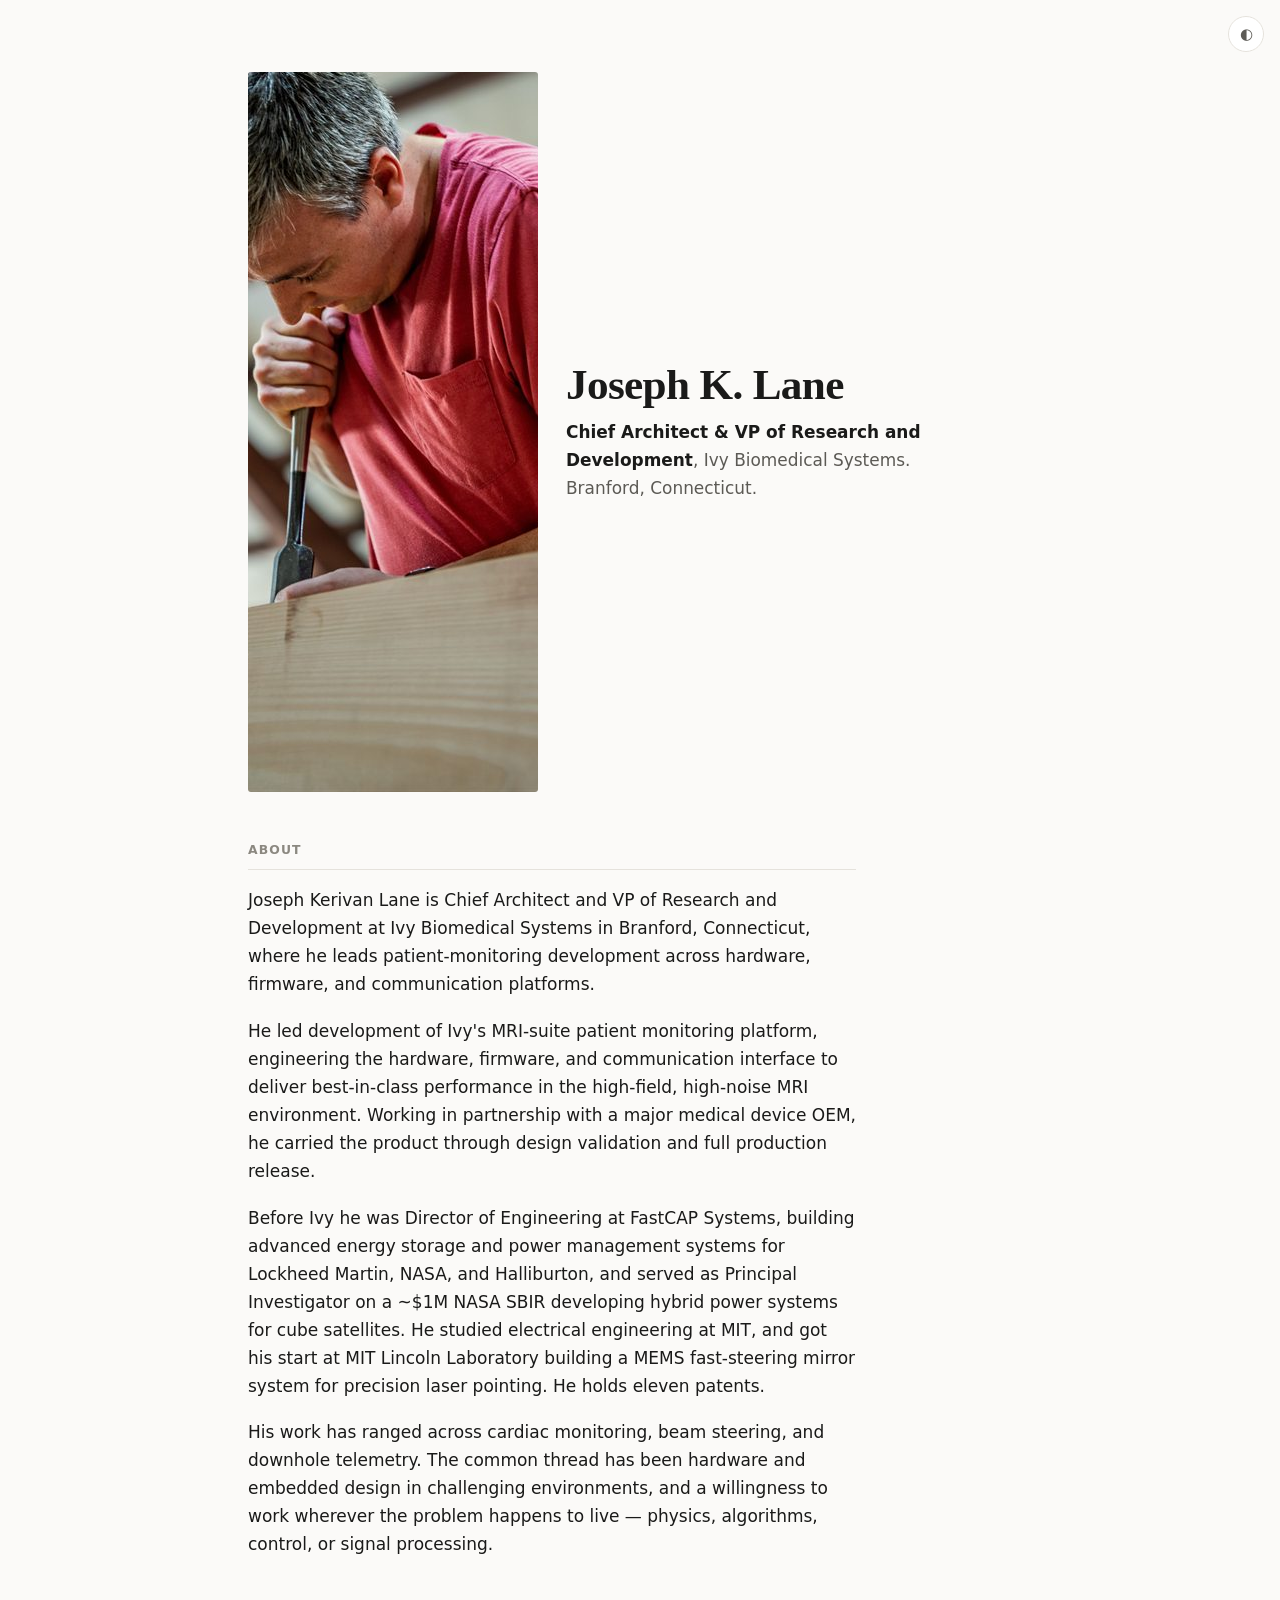
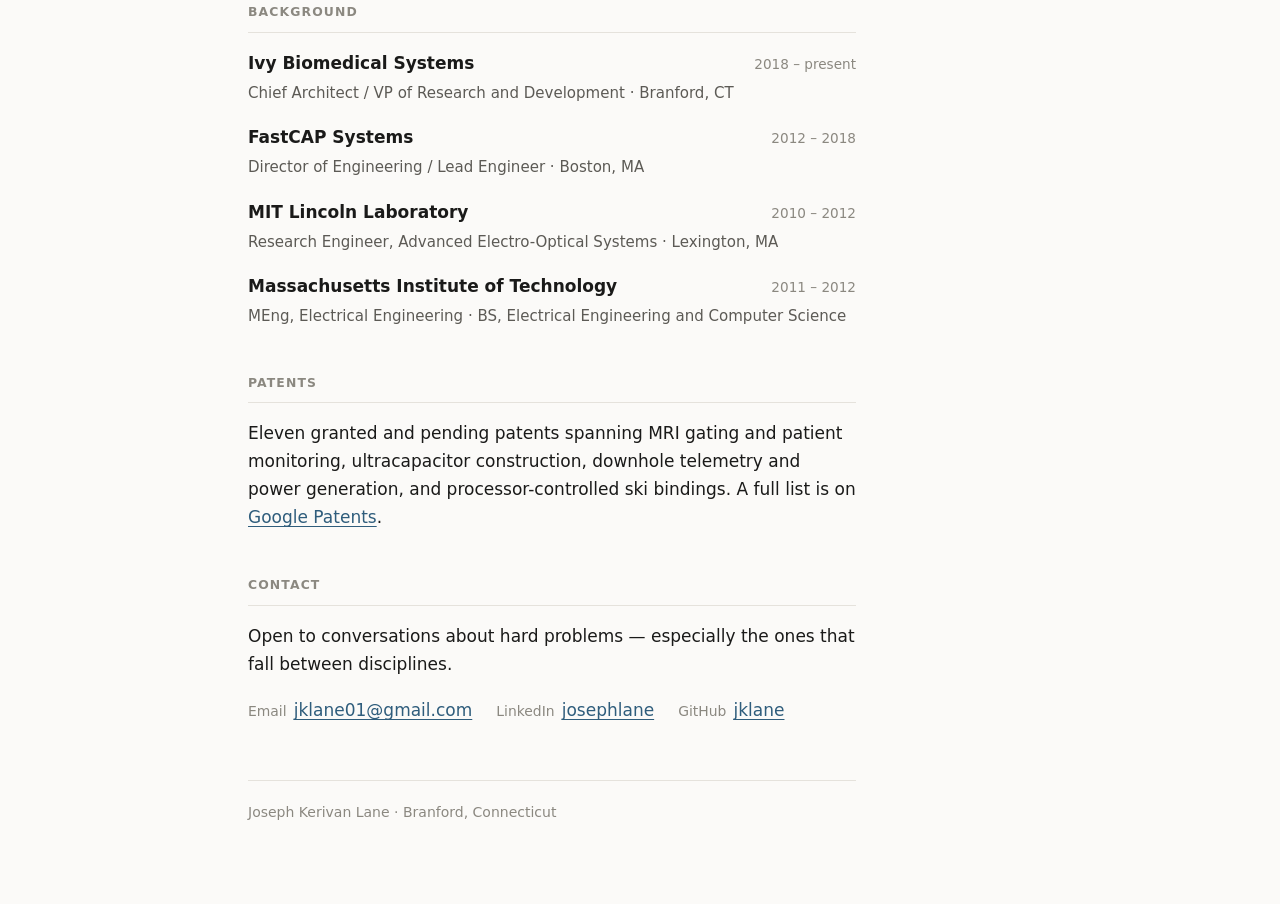
==== public/index.html @ 52bb06df "Deploy as assets-only Cloudflare Worker Cloudflare has merged Pages into Workers, so static sites no" ====
<!doctype html>
<html lang="en">
<head>
<meta charset="utf-8">
<meta name="viewport" content="width=device-width, initial-scale=1">

<title>Joseph K. Lane — Chief Architect &amp; VP of R&amp;D, Ivy Biomedical | Branford, Connecticut</title>
<meta name="description" content="Joseph K. Lane is Chief Architect and VP of Research and Development at Ivy Biomedical Systems in Branford, Connecticut. He builds patient-monitoring systems for the MRI suite, and holds eleven patents in medical devices, energy storage, and precision optics.">
<link rel="canonical" href="https://josephklane.com/">

<meta property="og:type" content="profile">
<meta property="og:title" content="Joseph K. Lane — Chief Architect &amp; VP of R&amp;D, Ivy Biomedical">
<meta property="og:description" content="Patient-monitoring systems for the MRI suite. Branford, Connecticut.">
<meta property="og:url" content="https://josephklane.com/">
<meta property="og:image" content="https://josephklane.com/headshot.jpg">
<meta property="profile:first_name" content="Joseph">
<meta property="profile:last_name" content="Lane">
<meta name="twitter:card" content="summary">

<script type="application/ld+json">
{
  "@context": "https://schema.org",
  "@type": "Person",
  "@id": "https://josephklane.com/#person",
  "name": "Joseph Kerivan Lane",
  "alternateName": ["Joseph K. Lane", "Joseph Lane", "Joe Lane"],
  "url": "https://josephklane.com/",
  "image": "https://josephklane.com/headshot.jpg",
  "email": "mailto:jklane01@gmail.com",
  "jobTitle": "Chief Architect and Vice President of Research and Development",
  "worksFor": {
    "@type": "Organization",
    "name": "Ivy Biomedical Systems, Inc.",
    "address": {
      "@type": "PostalAddress",
      "addressLocality": "Branford",
      "addressRegion": "CT",
      "addressCountry": "US"
    }
  },
  "alumniOf": {
    "@type": "CollegeOrUniversity",
    "name": "Massachusetts Institute of Technology",
    "sameAs": "https://en.wikipedia.org/wiki/Massachusetts_Institute_of_Technology"
  },
  "homeLocation": {
    "@type": "Place",
    "address": {
      "@type": "PostalAddress",
      "addressLocality": "Branford",
      "addressRegion": "CT",
      "addressCountry": "US"
    }
  },
  "knowsAbout": [
    "Hardware engineering",
    "Embedded systems design",
    "Mixed-signal electronics design",
    "Low-noise analog design",
    "Control systems",
    "Signal processing",
    "Algorithm development",
    "Applied physics",
    "Cardiac monitoring",
    "MRI-compatible patient monitoring",
    "Medical device engineering",
    "Design controls and FDA design validation",
    "Electro-optical systems",
    "Laser beam steering",
    "Energy storage and power management",
    "Downhole telemetry"
  ],
  "sameAs": [
    "https://www.linkedin.com/in/josephlane/",
    "https://github.com/jklane",
    "https://patents.google.com/?inventor=Joseph+Lane"
  ]
}
</script>

<style>
  :root {
    --bg: #fbfaf8;
    --surface: #ffffff;
    --text: #1a1a19;
    --muted: #5c5a55;
    --faint: #8b8880;
    --rule: #e5e2dc;
    --accent: #2f5d7c;
    --accent-hover: #1e4058;
  }

  @media (prefers-color-scheme: dark) {
    :root {
      --bg: #131313;
      --surface: #1b1b1b;
      --text: #ecebe7;
      --muted: #a6a39c;
      --faint: #76736d;
      --rule: #2f2e2c;
      --accent: #8fb6d4;
      --accent-hover: #b6d2e6;
    }
  }

  :root[data-theme="light"] {
    --bg: #fbfaf8;
    --surface: #ffffff;
    --text: #1a1a19;
    --muted: #5c5a55;
    --faint: #8b8880;
    --rule: #e5e2dc;
    --accent: #2f5d7c;
    --accent-hover: #1e4058;
  }

  :root[data-theme="dark"] {
    --bg: #131313;
    --surface: #1b1b1b;
    --text: #ecebe7;
    --muted: #a6a39c;
    --faint: #76736d;
    --rule: #2f2e2c;
    --accent: #8fb6d4;
    --accent-hover: #b6d2e6;
  }

  *, *::before, *::after { box-sizing: border-box; }

  body {
    margin: 0;
    background: var(--bg);
    color: var(--text);
    font-family: ui-sans-serif, system-ui, -apple-system, "Segoe UI", Roboto, Helvetica, Arial, sans-serif;
    font-size: 17px;
    line-height: 1.65;
    -webkit-font-smoothing: antialiased;
    text-rendering: optimizeLegibility;
  }

  .wrap {
    max-width: 52rem;
    margin: 0 auto;
    padding: 4.5rem 1.5rem 5rem;
  }

  @media (max-width: 44rem) {
    .wrap { padding-top: 3rem; }
  }

  /* The masthead spans the full column; body copy stays at a readable
     measure (~75 characters) and shares the same left edge. */
  section, footer { max-width: 38rem; }

  /* ---------- masthead ---------- */

  header {
    margin-bottom: 3rem;
    display: flex;
    gap: 1.75rem;
    align-items: center;
  }

  .headshot {
    width: 290px;
    flex: none;
    aspect-ratio: 8 / 9;
    object-fit: cover;
    border-radius: 3px;
    background: var(--rule);
    display: block;
  }

  @media (max-width: 34rem) {
    header {
      flex-direction: column;
      align-items: flex-start;
      gap: 1.4rem;
    }
    .headshot { width: 150px; }
  }

  h1 {
    font-family: ui-serif, Georgia, "Times New Roman", serif;
    font-size: clamp(2.1rem, 6vw, 2.7rem);
    line-height: 1.1;
    letter-spacing: -0.015em;
    font-weight: 600;
    margin: 0 0 0.65rem;
  }

  .tagline {
    font-size: 1.06rem;
    color: var(--muted);
    margin: 0;
    text-wrap: balance;
  }

  .tagline strong { color: var(--text); font-weight: 600; }

  /* ---------- sections ---------- */

  section { margin-bottom: 2.75rem; }

  h2 {
    font-size: 0.775rem;
    font-weight: 600;
    text-transform: uppercase;
    letter-spacing: 0.09em;
    color: var(--faint);
    margin: 0 0 1rem;
    padding-bottom: 0.55rem;
    border-bottom: 1px solid var(--rule);
  }

  p { margin: 0 0 1.15rem; }
  p:last-child { margin-bottom: 0; }

  /* ---------- background list ---------- */

  .roles {
    list-style: none;
    padding: 0;
    margin: 0;
    display: grid;
    gap: 1.1rem;
  }

  .roles li {
    display: grid;
    grid-template-columns: 1fr auto;
    gap: 0.25rem 1rem;
    align-items: baseline;
  }

  .roles .where { font-weight: 600; }
  .roles .what { color: var(--muted); font-size: 0.94rem; grid-column: 1 / -1; }
  .roles .when {
    color: var(--faint);
    font-size: 0.85rem;
    font-variant-numeric: tabular-nums;
    white-space: nowrap;
  }

  @media (max-width: 30rem) {
    .roles li { grid-template-columns: 1fr; }
    .roles .when { grid-row: 3; }
  }

  /* ---------- links ---------- */

  a {
    color: var(--accent);
    text-decoration-thickness: 1px;
    text-underline-offset: 2.5px;
    transition: color 0.12s ease;
  }
  a:hover { color: var(--accent-hover); }

  .contact-row {
    display: flex;
    flex-wrap: wrap;
    gap: 0.5rem 1.5rem;
    padding: 0;
    margin: 0;
    list-style: none;
  }

  .contact-row .label {
    color: var(--faint);
    font-size: 0.87rem;
    margin-right: 0.45rem;
  }

  footer {
    margin-top: 3.5rem;
    padding-top: 1.25rem;
    border-top: 1px solid var(--rule);
    font-size: 0.875rem;
    color: var(--faint);
  }

  footer p { margin: 0; }

  /* ---------- theme toggle ---------- */

  .theme-toggle {
    position: fixed;
    top: 1rem;
    right: 1rem;
    width: 2.25rem;
    height: 2.25rem;
    display: grid;
    place-items: center;
    border: 1px solid var(--rule);
    border-radius: 50%;
    background: var(--surface);
    color: var(--muted);
    cursor: pointer;
    font-size: 0.95rem;
    line-height: 1;
    padding: 0;
  }
  .theme-toggle:hover { color: var(--text); border-color: var(--faint); }

  @media print { .theme-toggle { display: none; } }
</style>
</head>
<body>

<button class="theme-toggle" id="themeToggle" aria-label="Toggle color theme">◐</button>

<div class="wrap">

  <header>
    <img class="headshot" src="headshot.jpg" width="640" height="720"
         alt="Joseph K. Lane cutting a mortise with a chisel while framing a timber shelter.">

    <div>
      <h1>Joseph K. Lane</h1>
      <p class="tagline">
        <strong>Chief Architect &amp; VP of Research and Development</strong>, Ivy Biomedical Systems.<br>
        Branford, Connecticut.
      </p>
    </div>
  </header>

  <section>
    <h2>About</h2>
    <p>
      Joseph Kerivan Lane is Chief Architect and VP of Research and Development at Ivy Biomedical
      Systems in Branford, Connecticut, where he leads patient-monitoring development across
      hardware, firmware, and communication platforms.
    </p>
    <p>
      He led development of Ivy's MRI-suite patient monitoring platform, engineering the hardware,
      firmware, and communication interface to deliver best-in-class performance in the high-field,
      high-noise MRI environment. Working in partnership with a major medical device OEM, he carried
      the product through design validation and full production release.
    </p>
    <p>
      Before Ivy he was Director of Engineering at FastCAP Systems, building advanced energy storage
      and power management systems for Lockheed Martin, NASA, and Halliburton, and served as
      Principal Investigator on a ~$1M NASA SBIR developing hybrid power systems for cube
      satellites. He studied electrical engineering at MIT, and got his start at MIT Lincoln
      Laboratory building a MEMS fast-steering mirror system for precision laser pointing. He holds
      eleven patents.
    </p>
    <p>
      His work has ranged across cardiac monitoring, beam steering, and downhole telemetry. The
      common thread has been hardware and embedded design in challenging environments, and a
      willingness to work wherever the problem happens to live — physics, algorithms, control, or
      signal processing.
    </p>
  </section>

  <section>
    <h2>Background</h2>
    <ul class="roles">
      <li>
        <span class="where">Ivy Biomedical Systems</span>
        <span class="when">2018 – present</span>
        <span class="what">Chief Architect / VP of Research and Development · Branford, CT</span>
      </li>
      <li>
        <span class="where">FastCAP Systems</span>
        <span class="when">2012 – 2018</span>
        <span class="what">Director of Engineering / Lead Engineer · Boston, MA</span>
      </li>
      <li>
        <span class="where">MIT Lincoln Laboratory</span>
        <span class="when">2010 – 2012</span>
        <span class="what">Research Engineer, Advanced Electro-Optical Systems · Lexington, MA</span>
      </li>
      <li>
        <span class="where">Massachusetts Institute of Technology</span>
        <span class="when">2011 – 2012</span>
        <span class="what">MEng, Electrical Engineering · BS, Electrical Engineering and Computer Science</span>
      </li>
    </ul>
  </section>

  <section>
    <h2>Patents</h2>
    <p>
      Eleven granted and pending patents spanning MRI gating and patient monitoring, ultracapacitor
      construction, downhole telemetry and power generation, and processor-controlled ski bindings.
      A full list is on
      <a href="https://patents.google.com/?inventor=Joseph+Lane" rel="noopener">Google Patents</a>.
    </p>
  </section>

  <section>
    <h2>Contact</h2>
    <p>
      Open to conversations about hard problems — especially the ones that fall between
      disciplines.
    </p>
    <ul class="contact-row">
      <li><span class="label">Email</span><a href="mailto:jklane01@gmail.com">jklane01@gmail.com</a></li>
      <li><span class="label">LinkedIn</span><a href="https://www.linkedin.com/in/josephlane/" rel="me noopener">josephlane</a></li>
      <li><span class="label">GitHub</span><a href="https://github.com/jklane" rel="me noopener">jklane</a></li>
    </ul>
  </section>

  <footer>
    <p>Joseph Kerivan Lane · Branford, Connecticut</p>
  </footer>

</div>

<script>
  (function () {
    var root = document.documentElement;
    var toggle = document.getElementById('themeToggle');
    var stored = null;
    try { stored = localStorage.getItem('theme'); } catch (e) {}
    if (stored) root.setAttribute('data-theme', stored);

    toggle.addEventListener('click', function () {
      var systemDark = window.matchMedia('(prefers-color-scheme: dark)').matches;
      var current = root.getAttribute('data-theme') || (systemDark ? 'dark' : 'light');
      var next = current === 'dark' ? 'light' : 'dark';
      root.setAttribute('data-theme', next);
      try { localStorage.setItem('theme', next); } catch (e) {}
    });
  })();
</script>

</body>
</html>
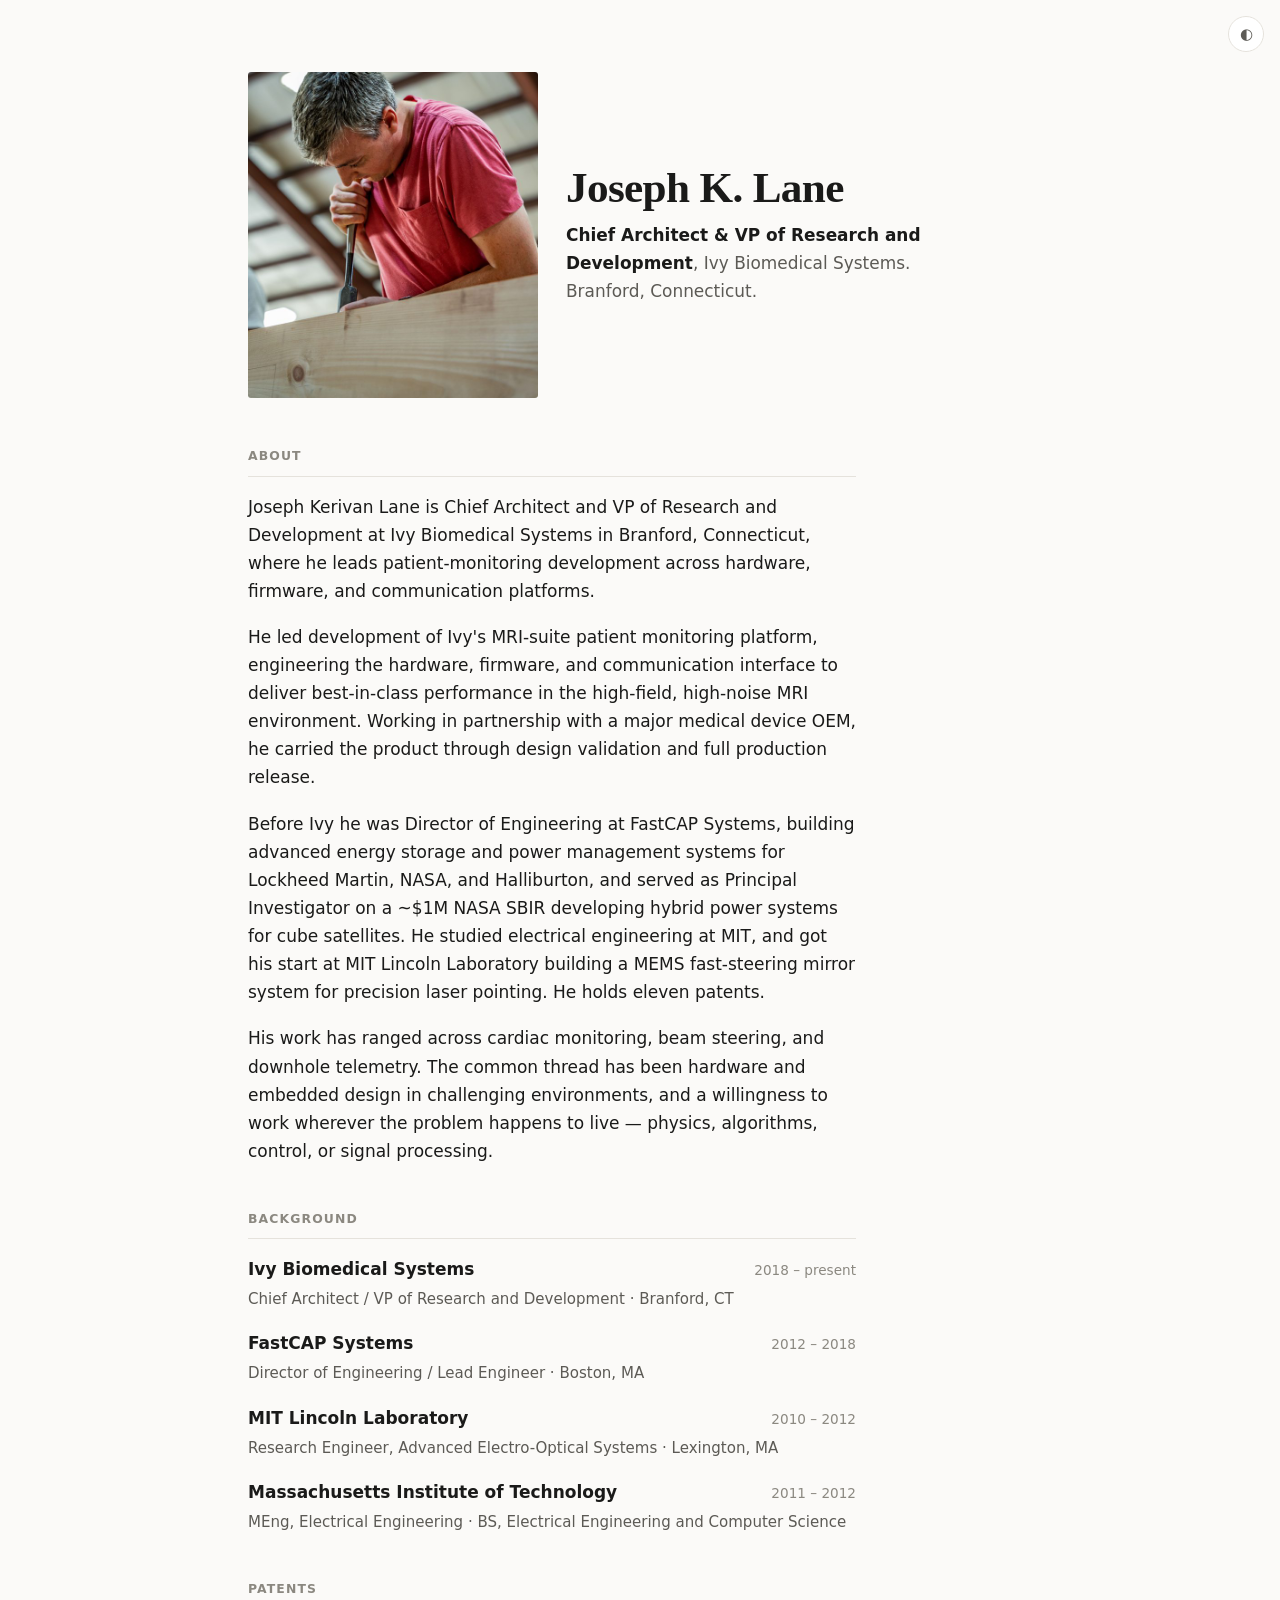
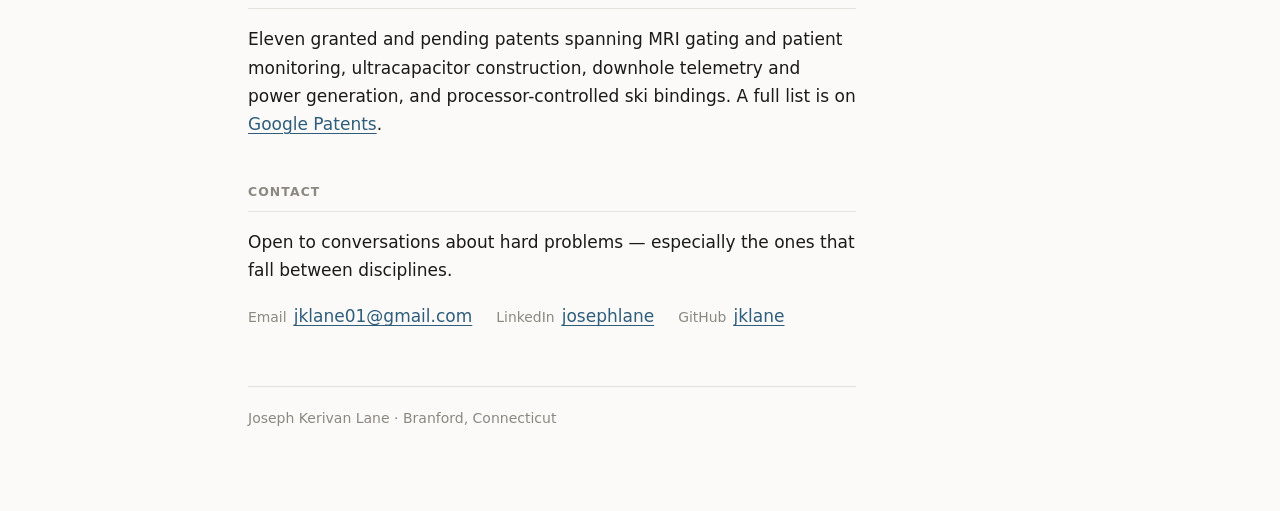
==== commit c1cf7514: "Fix masthead photo rendering 720px tall in Safari WebKit applies the img width/height attributes as " ====
--- a/public/index.html
+++ b/public/index.html
@@ -163,6 +163,12 @@
 
   .headshot {
     width: 290px;
+    /* Required. The width/height attributes on the <img> are applied by WebKit
+       as a presentational hint, giving the element a definite 720px height —
+       and aspect-ratio is ignored unless one dimension is auto. Without this
+       the photo renders 720px tall in Safari at every width, while Chrome
+       (which uses the attributes only to derive a default ratio) looks fine. */
+    height: auto;
     flex: none;
     aspect-ratio: 8 / 9;
     object-fit: cover;
@@ -171,13 +177,20 @@
     display: block;
   }
 
-  @media (max-width: 34rem) {
+  /* Stack early — below this the photo starts squeezing the name rather than
+     sitting beside it. Once stacked, let the photo run the full column width:
+     at thumbnail size the beam and workshop disappear and it stops reading as
+     a scene. */
+  @media (max-width: 40rem) {
     header {
       flex-direction: column;
       align-items: flex-start;
-      gap: 1.4rem;
+      gap: 1.5rem;
     }
-    .headshot { width: 150px; }
+    .headshot {
+      width: 100%;
+      max-width: 360px;
+    }
   }
 
   h1 {
